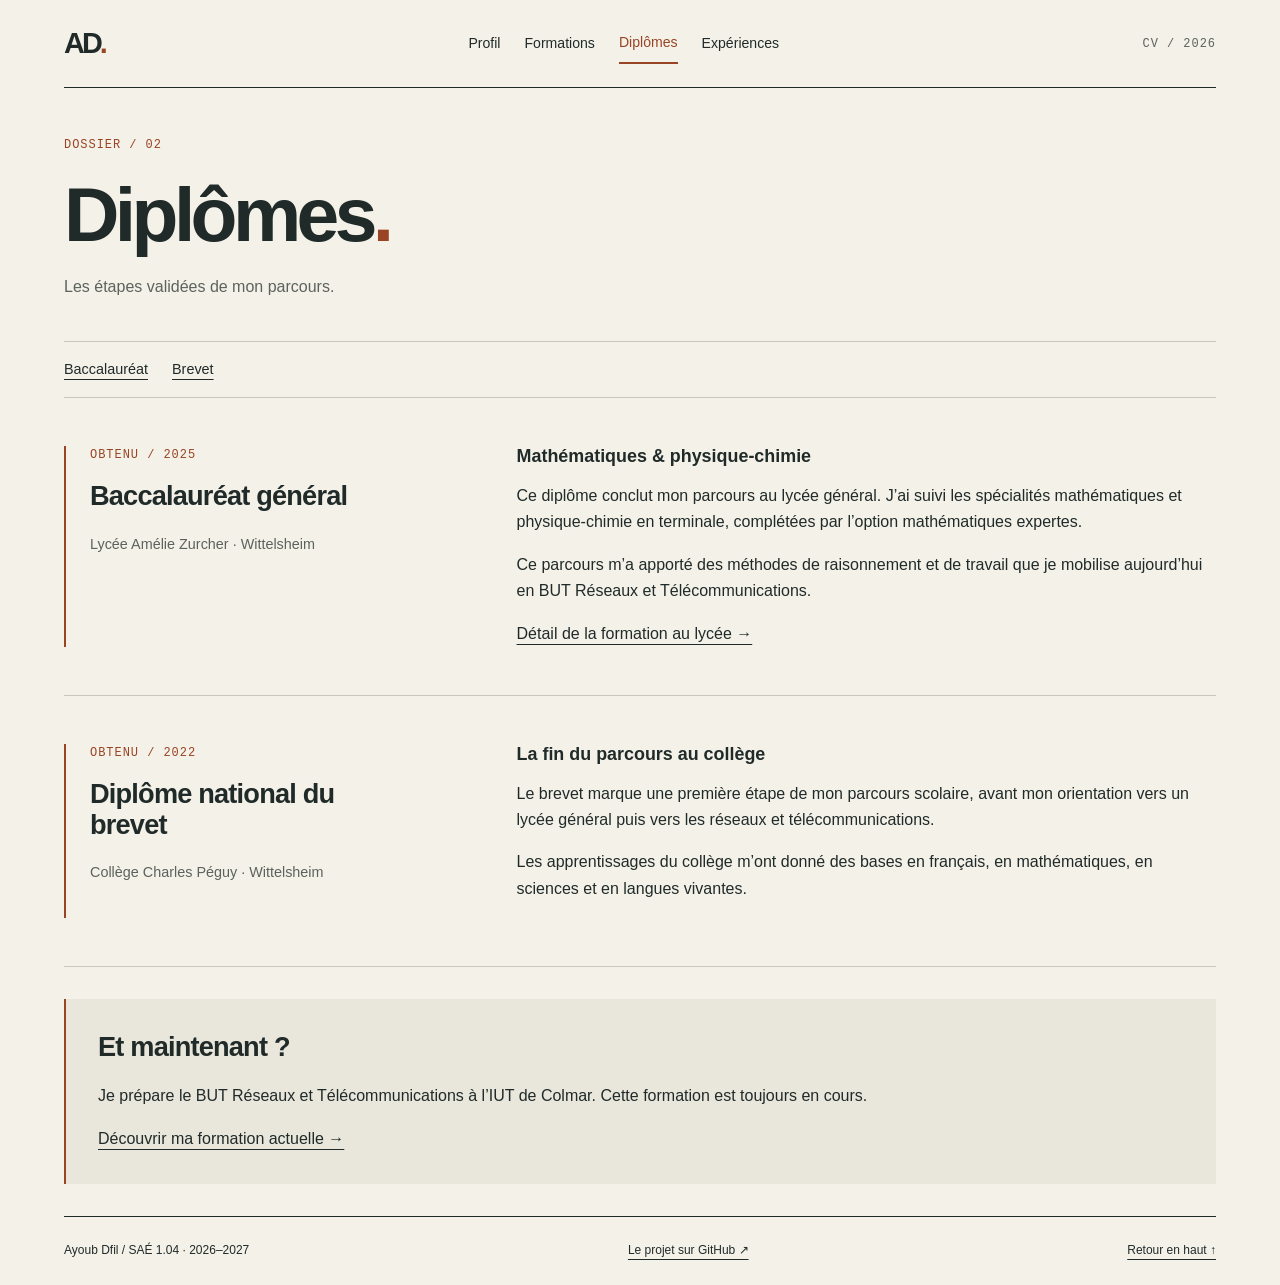
==== diplomes.html @ 18e907b8 "feat: refondre les quatre pages du CV en HTML et CSS" ====
<!doctype html>
<html lang="fr">
<head>
  <meta charset="utf-8">
  <meta name="viewport" content="width=device-width, initial-scale=1">
  <meta name="author" content="Ayoub Dfil">
  <meta name="keywords" content="Ayoub Dfil, CV, réseaux, télécommunications, cybersécurité, IUT Colmar">
  <meta name="description" content="Diplômes d’Ayoub Dfil, étudiant en BUT Réseaux et Télécommunications à Colmar.">
  <title>Diplômes — Ayoub Dfil</title>
  <link rel="stylesheet" href="style.css">
</head>
<body id="haut">
  <a class="skip" href="#contenu">Aller au contenu</a>
  <div class="shell">
    <nav class="navigation" aria-label="Navigation principale">
      <a class="signature" href="index.html" aria-label="Ayoub Dfil, accueil">AD<span>.</span></a>
      <div class="nav-links"><a href="index.html">Profil</a>
<a href="formations.html">Formations</a>
<a href="diplomes.html" aria-current="page">Diplômes</a>
<a href="experiences.html">Expériences</a></div><span class="edition">CV / 2026</span>
    </nav>
<header class="page-heading"><p class="eyebrow">Dossier / 02</p><h1>Diplômes<span>.</span></h1><p>Les étapes validées de mon parcours.</p></header>
    <main id="contenu">
<nav class="anchors" aria-label="Sommaire de la page"><a href="#bac">Baccalauréat</a><a href="#brevet">Brevet</a></nav>
<section class="record" id="bac"><div class="record-label"><p class="date">Obtenu / 2025</p><h2>Baccalauréat général</h2><p>Lycée Amélie Zurcher · Wittelsheim</p></div><div><h3>Mathématiques &amp; physique-chimie</h3><p>Ce diplôme conclut mon parcours au lycée général. J’ai suivi les spécialités mathématiques et physique-chimie en terminale, complétées par l’option mathématiques expertes.</p><p>Ce parcours m’a apporté des méthodes de raisonnement et de travail que je mobilise aujourd’hui en BUT Réseaux et Télécommunications.</p><a href="formations.html#lycee">Détail de la formation au lycée →</a></div></section>
<section class="record" id="brevet"><div class="record-label"><p class="date">Obtenu / 2022</p><h2>Diplôme national du brevet</h2><p>Collège Charles Péguy · Wittelsheim</p></div><div><h3>La fin du parcours au collège</h3><p>Le brevet marque une première étape de mon parcours scolaire, avant mon orientation vers un lycée général puis vers les réseaux et télécommunications.</p><p>Les apprentissages du collège m’ont donné des bases en français, en mathématiques, en sciences et en langues vivantes.</p></div></section>
<aside class="note"><h2>Et maintenant ?</h2><p>Je prépare le BUT Réseaux et Télécommunications à l’IUT de Colmar. Cette formation est toujours en cours.</p><a href="formations.html#but">Découvrir ma formation actuelle →</a></aside>
    </main>
    <footer><p>Ayoub Dfil / SAÉ 1.04 · 2026–2027</p><a href="https://github.com/AyoubDev7/CV_AYOUB/blob/main/PROJET.md">Le projet sur GitHub ↗</a><a href="#haut">Retour en haut ↑</a></footer>
  </div>
</body>
</html>
---- style.css ----
/* 1. Base commune : palette et typographie. */
:root {
  --paper: #f4f1e9;
  --ink: #202b29;
  --muted: #5c625c;
  --accent: #994424;
  --line: #c8c9bd;
}
* { box-sizing: border-box; }
html { scroll-behavior: smooth; }
body { margin: 0; background: var(--paper); color: var(--ink); font: 16px/1.65 Arial, sans-serif; }
.shell { width: min(1180px, 90%); margin: auto; }
a { color: inherit; text-underline-offset: 5px; }
a:hover { color: var(--accent); }
a:focus-visible { outline: 3px solid var(--accent); outline-offset: 5px; }
p { margin: 0 0 1rem; }
h1, h2, h3 { line-height: 1.15; }
h1 { margin: .5rem 0 1rem; font-size: clamp(3rem, 6vw, 5.6rem); letter-spacing: -.06em; }
h1 span { color: var(--accent); }
h2 { margin: 0 0 1.3rem; font-size: 1.7rem; letter-spacing: -.03em; }
h3 { margin: 0 0 1rem; font-size: 1.12rem; }
ul { padding-left: 1.2rem; }
li { margin-bottom: .55rem; }
section[id], main, body { scroll-margin-top: 1.5rem; }
.eyebrow, .date, .section-bar, .edition, .number { font: .75rem/1.5 Consolas, monospace; letter-spacing: .08em; text-transform: uppercase; }
.eyebrow, .date { color: var(--accent); }
.skip { position: absolute; left: 1rem; top: -5rem; padding: .6rem; background: white; z-index: 2; }
.skip:focus { top: 1rem; }

/* 2. Navigation et présentation. */
.navigation, .nav-links, footer { display: flex; align-items: center; justify-content: space-between; gap: 1.5rem; }
.navigation { min-height: 88px; border-bottom: 1px solid var(--ink); }
.signature { font-size: 1.8rem; font-weight: bold; text-decoration: none; letter-spacing: -.1em; }
.signature span { color: var(--accent); }
.nav-links a { padding: .5rem 0; font-size: .88rem; text-decoration: none; }
.nav-links a[aria-current] { border-bottom: 2px solid var(--accent); color: var(--accent); }
.edition { color: var(--muted); }
.hero { display: grid; grid-template-columns: 175px minmax(0, 1fr) 225px; align-items: center; gap: 2rem; padding: 3rem 0; }
.portrait { margin: 0; text-align: center; }
.portrait img { display: block; width: 100%; height: auto; border-radius: 50%; border: 1px solid var(--accent); padding: 6px; }
figcaption { margin-top: 1rem; font: .7rem Consolas, monospace; color: var(--muted); }
.identity > p:last-child { max-width: 54ch; font-size: .94rem; margin-bottom: 0; }
.objective { font-size: 1.2rem; line-height: 1.4; }
.contact { display: flex; flex-direction: column; gap: .7rem; border-left: 1px solid var(--line); padding-left: 1.5rem; font-style: normal; font-size: .84rem; overflow-wrap: anywhere; }
.contact a { text-decoration: none; }
.contact .text-link { padding-top: .7rem; border-top: 1px solid var(--line); text-decoration: underline; }

/* 3. Accueil : colonnes ouvertes, trois compétences en Flexbox. */
.section-bar { display: flex; justify-content: space-between; gap: 1rem; border-top: 1px solid var(--ink); padding: .8rem 0; margin-bottom: 1.7rem; }
.section-bar span:last-child { color: var(--muted); }
.overview { display: grid; grid-template-columns: repeat(3, 1fr); gap: 2.5rem; margin-bottom: 3rem; }
.entry { display: flex; flex-direction: column; text-decoration: none; padding: 1rem 0; border-top: 1px solid var(--line); }
.entry strong { margin: .25rem 0; font-size: 1.06rem; }
.entry > span:last-child, .compact { font-size: .85rem; }
.compact { display: block; padding: .5rem 0; border-top: 1px solid var(--line); text-decoration: none; }
.skills { display: flex; gap: 2rem; margin: 2rem 0 3rem; }
.skills article { flex: 1; min-width: 0; border-left: 2px solid var(--accent); padding-left: 1.3rem; }
.number { display: block; margin-bottom: 1rem; color: var(--accent); }
.skills ul { margin-bottom: 0; font-size: .92rem; }
.bottom-grid { display: grid; grid-template-columns: 1fr 1fr; gap: 3rem; padding: 2.5rem 0; border-top: 1px solid var(--ink); }
.interests { list-style: none; padding: 0; }
.interests li { padding: .75rem 0; border-bottom: 1px solid var(--line); }
.interests strong { display: block; font-size: .85rem; }
.english { padding: 2rem; background: var(--ink); color: var(--paper); }
.english .eyebrow { color: #efb99c; }
.english a:hover { color: #efb99c; }
.english h2 { font-size: 2.2rem; }

/* 4. Pages de détail : dates à gauche, descriptions à droite. */
.page-heading { padding: 3rem 0 1.5rem; }
.page-heading > p:last-child { color: var(--muted); }
.anchors { display: flex; flex-wrap: wrap; gap: 1.5rem; padding: 1rem 0; border-block: 1px solid var(--line); }
.anchors a { font-size: .9rem; }
.record { display: grid; grid-template-columns: 1fr 1.8fr; gap: 4rem; padding: 3rem 0; border-bottom: 1px solid var(--line); }
.record-label { border-left: 2px solid var(--accent); padding-left: 1.5rem; }
.record-label h2 { max-width: 20ch; }
.record-label > p:last-child { color: var(--muted); font-size: .9rem; }
.project-preview { margin: 0 0 1.5rem; }
.project-preview img { display: block; width: 100%; height: auto; border: 1px solid var(--line); }
.note { padding: 2rem; margin-top: 2rem; border-left: 2px solid var(--accent); background: #e9e6dc; }
footer { padding: 1.5rem 0; margin-top: 2rem; border-top: 1px solid var(--ink); font-size: .75rem; flex-wrap: wrap; }
footer p { margin: 0; }

/* 5. Fenêtre réduite, mobile, mouvement et impression. */
@media (max-width: 1000px) {
  .hero { grid-template-columns: 145px 1fr; gap: 1.5rem; }
  .contact { grid-column: 1 / -1; flex-direction: row; flex-wrap: wrap; border-left: 0; border-top: 1px solid var(--line); padding: 1rem 0 0; }
  .contact .eyebrow { width: 100%; }
  .contact .text-link { padding: 0; border: 0; }
  .overview { gap: 1.5rem; }
  .record { gap: 2rem; }
}
@media (max-width: 700px) {
  .navigation { gap: 1rem; flex-wrap: wrap; padding: 1rem 0; }
  .nav-links { gap: 1rem; flex-wrap: wrap; }
  .edition { display: none; }
  .hero { grid-template-columns: 100px 1fr; padding: 2rem 0; align-items: start; }
  .hero h1 { font-size: 3rem; }
  .hero .eyebrow { font-size: .65rem; }
  .identity > p:last-child { font-size: .9rem; }
  .objective { font-size: 1rem; }
  .section-bar span:last-child { display: none; }
  .overview, .bottom-grid, .record { grid-template-columns: 1fr; }
  .skills { flex-direction: column; }
  .overview { gap: 2rem; }
  .record { gap: 1rem; padding: 2rem 0; }
  .bottom-grid { gap: 2rem; }
  .page-heading { padding-top: 2rem; }
  .english { padding: 1.5rem; }
}
@media (prefers-reduced-motion: reduce) { html { scroll-behavior: auto; } }
@media print {
  body { background: white; color: black; font-size: 10pt; }
  .shell { width: 100%; }
  .navigation, .anchors, .skip, footer { display: none; }
  .hero { padding: 1rem 0; }
  .english { background: white; color: black; border: 1px solid; }
  .english .eyebrow { color: black; }
  .record, .skills article { break-inside: avoid; }
  a { text-decoration: none; }
}
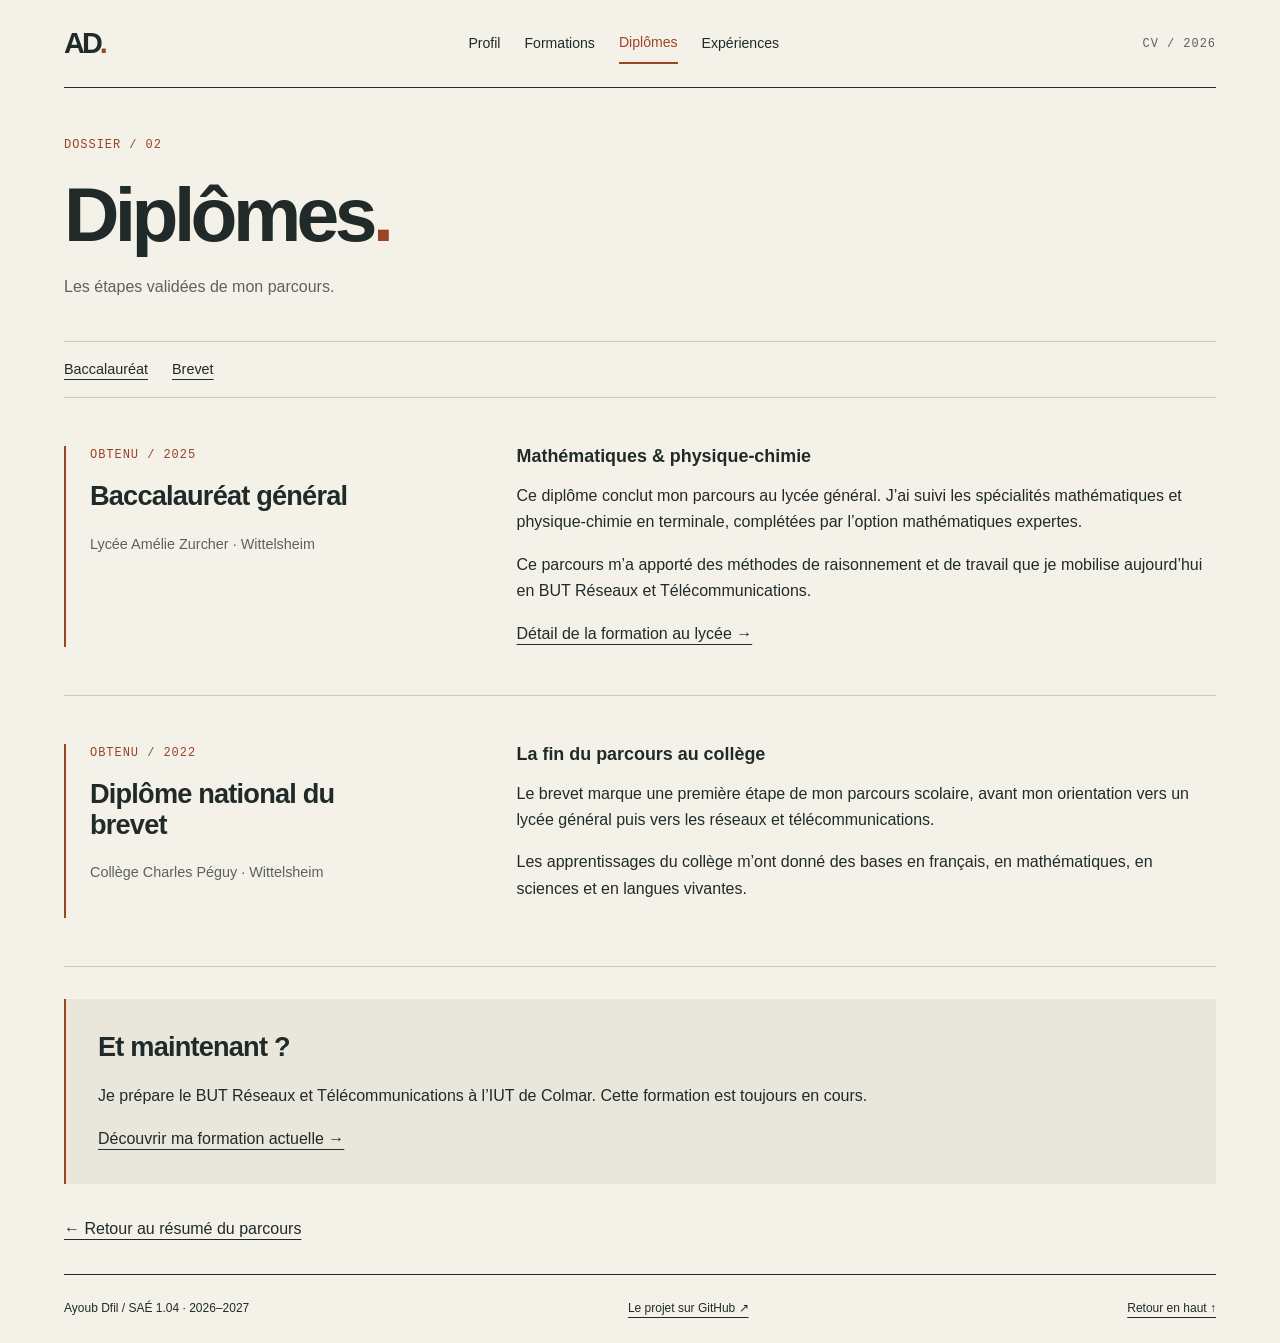
==== commit 6c43d15f: "Améliorer la lisibilité du code et la navigation du CV Aération et indentation des quatre pages HTML" ====
--- a/diplomes.html
+++ b/diplomes.html
@@ -1,32 +1,74 @@
 <!doctype html>
 <html lang="fr">
-<head>
-  <meta charset="utf-8">
-  <meta name="viewport" content="width=device-width, initial-scale=1">
-  <meta name="author" content="Ayoub Dfil">
-  <meta name="keywords" content="Ayoub Dfil, CV, réseaux, télécommunications, cybersécurité, IUT Colmar">
-  <meta name="description" content="Diplômes d’Ayoub Dfil, étudiant en BUT Réseaux et Télécommunications à Colmar.">
-  <title>Diplômes — Ayoub Dfil</title>
-  <link rel="stylesheet" href="style.css">
-</head>
-<body id="haut">
-  <a class="skip" href="#contenu">Aller au contenu</a>
-  <div class="shell">
-    <nav class="navigation" aria-label="Navigation principale">
-      <a class="signature" href="index.html" aria-label="Ayoub Dfil, accueil">AD<span>.</span></a>
-      <div class="nav-links"><a href="index.html">Profil</a>
-<a href="formations.html">Formations</a>
-<a href="diplomes.html" aria-current="page">Diplômes</a>
-<a href="experiences.html">Expériences</a></div><span class="edition">CV / 2026</span>
-    </nav>
-<header class="page-heading"><p class="eyebrow">Dossier / 02</p><h1>Diplômes<span>.</span></h1><p>Les étapes validées de mon parcours.</p></header>
-    <main id="contenu">
-<nav class="anchors" aria-label="Sommaire de la page"><a href="#bac">Baccalauréat</a><a href="#brevet">Brevet</a></nav>
-<section class="record" id="bac"><div class="record-label"><p class="date">Obtenu / 2025</p><h2>Baccalauréat général</h2><p>Lycée Amélie Zurcher · Wittelsheim</p></div><div><h3>Mathématiques &amp; physique-chimie</h3><p>Ce diplôme conclut mon parcours au lycée général. J’ai suivi les spécialités mathématiques et physique-chimie en terminale, complétées par l’option mathématiques expertes.</p><p>Ce parcours m’a apporté des méthodes de raisonnement et de travail que je mobilise aujourd’hui en BUT Réseaux et Télécommunications.</p><a href="formations.html#lycee">Détail de la formation au lycée →</a></div></section>
-<section class="record" id="brevet"><div class="record-label"><p class="date">Obtenu / 2022</p><h2>Diplôme national du brevet</h2><p>Collège Charles Péguy · Wittelsheim</p></div><div><h3>La fin du parcours au collège</h3><p>Le brevet marque une première étape de mon parcours scolaire, avant mon orientation vers un lycée général puis vers les réseaux et télécommunications.</p><p>Les apprentissages du collège m’ont donné des bases en français, en mathématiques, en sciences et en langues vivantes.</p></div></section>
-<aside class="note"><h2>Et maintenant ?</h2><p>Je prépare le BUT Réseaux et Télécommunications à l’IUT de Colmar. Cette formation est toujours en cours.</p><a href="formations.html#but">Découvrir ma formation actuelle →</a></aside>
-    </main>
-    <footer><p>Ayoub Dfil / SAÉ 1.04 · 2026–2027</p><a href="https://github.com/AyoubDev7/CV_AYOUB/blob/main/PROJET.md">Le projet sur GitHub ↗</a><a href="#haut">Retour en haut ↑</a></footer>
-  </div>
-</body>
+  <head>
+    <meta charset="utf-8">
+    <meta name="viewport" content="width=device-width, initial-scale=1">
+    <meta name="author" content="Ayoub Dfil">
+    <meta name="keywords" content="Ayoub Dfil, CV, réseaux, télécommunications, cybersécurité, IUT Colmar">
+    <meta name="description" content="Diplômes d’Ayoub Dfil, étudiant en BUT Réseaux et Télécommunications à Colmar.">
+    <title>Diplômes — Ayoub Dfil</title>
+    <link rel="stylesheet" href="style.css">
+  </head>
+  <body id="haut">
+    <a class="lien-contenu" href="#contenu">Aller au contenu</a>
+    <div class="page">
+      <nav class="menu" aria-label="Navigation principale">
+        <a class="initiales" href="index.html" aria-label="Ayoub Dfil, accueil">AD<span>.</span></a>
+        <div class="liens-menu">
+          <a href="index.html">Profil</a>
+          <a href="formations.html">Formations</a>
+          <a href="diplomes.html" aria-current="page">Diplômes</a>
+          <a href="experiences.html">Expériences</a>
+        </div>
+        <span class="annee">CV / 2026</span>
+      </nav>
+      <header class="entete-page">
+        <p class="etiquette">Dossier / 02</p>
+        <h1>Diplômes<span>.</span></h1>
+        <p>Les étapes validées de mon parcours.</p>
+      </header>
+      <main id="contenu">
+        <nav class="sommaire" aria-label="Sommaire de la page">
+          <a href="#bac">Baccalauréat</a>
+          <a href="#brevet">Brevet</a>
+        </nav>
+        <section class="detail" id="bac">
+          <div class="titre-detail">
+            <p class="date">Obtenu / 2025</p>
+            <h2>Baccalauréat général</h2>
+            <p>Lycée Amélie Zurcher · Wittelsheim</p>
+          </div>
+          <div>
+            <h3>Mathématiques &amp; physique-chimie</h3>
+            <p>Ce diplôme conclut mon parcours au lycée général. J’ai suivi les spécialités mathématiques et physique-chimie en terminale, complétées par l’option mathématiques expertes.</p>
+            <p>Ce parcours m’a apporté des méthodes de raisonnement et de travail que je mobilise aujourd’hui en BUT Réseaux et Télécommunications.</p>
+            <a href="formations.html#lycee">Détail de la formation au lycée →</a>
+          </div>
+        </section>
+        <section class="detail" id="brevet">
+          <div class="titre-detail">
+            <p class="date">Obtenu / 2022</p>
+            <h2>Diplôme national du brevet</h2>
+            <p>Collège Charles Péguy · Wittelsheim</p>
+          </div>
+          <div>
+            <h3>La fin du parcours au collège</h3>
+            <p>Le brevet marque une première étape de mon parcours scolaire, avant mon orientation vers un lycée général puis vers les réseaux et télécommunications.</p>
+            <p>Les apprentissages du collège m’ont donné des bases en français, en mathématiques, en sciences et en langues vivantes.</p>
+          </div>
+        </section>
+        <aside class="formation-actuelle">
+          <h2>Et maintenant ?</h2>
+          <p>Je prépare le BUT Réseaux et Télécommunications à l’IUT de Colmar. Cette formation est toujours en cours.</p>
+          <a href="formations.html#but">Découvrir ma formation actuelle →</a>
+        </aside>
+        <p class="retour"><a href="index.html#titre-diplomes">← Retour au résumé du parcours</a></p>
+      </main>
+      <footer>
+        <p>Ayoub Dfil / SAÉ 1.04 · 2026–2027</p>
+        <a href="https://github.com/AyoubDev7/CV_AYOUB#readme">Le projet sur GitHub ↗</a>
+        <a href="#haut">Retour en haut ↑</a>
+      </footer>
+    </div>
+  </body>
 </html>
--- a/style.css
+++ b/style.css
@@ -1,121 +1,122 @@
 /* 1. Base commune : palette et typographie. */
 :root {
-  --paper: #f4f1e9;
-  --ink: #202b29;
-  --muted: #5c625c;
-  --accent: #994424;
-  --line: #c8c9bd;
+  --fond: #f4f1e9;
+  --texte: #202b29;
+  --texte-secondaire: #5c625c;
+  --cuivre: #994424;
+  --bordure: #c8c9bd;
 }
 * { box-sizing: border-box; }
 html { scroll-behavior: smooth; }
-body { margin: 0; background: var(--paper); color: var(--ink); font: 16px/1.65 Arial, sans-serif; }
-.shell { width: min(1180px, 90%); margin: auto; }
+body { margin: 0; background: var(--fond); color: var(--texte); font: 16px/1.65 Arial, sans-serif; }
+.page { width: min(1180px, 90%); margin: auto; }
 a { color: inherit; text-underline-offset: 5px; }
-a:hover { color: var(--accent); }
-a:focus-visible { outline: 3px solid var(--accent); outline-offset: 5px; }
+a:hover { color: var(--cuivre); }
+a:focus-visible { outline: 3px solid var(--cuivre); outline-offset: 5px; }
 p { margin: 0 0 1rem; }
 h1, h2, h3 { line-height: 1.15; }
 h1 { margin: .5rem 0 1rem; font-size: clamp(3rem, 6vw, 5.6rem); letter-spacing: -.06em; }
-h1 span { color: var(--accent); }
+h1 span { color: var(--cuivre); }
 h2 { margin: 0 0 1.3rem; font-size: 1.7rem; letter-spacing: -.03em; }
 h3 { margin: 0 0 1rem; font-size: 1.12rem; }
 ul { padding-left: 1.2rem; }
 li { margin-bottom: .55rem; }
 section[id], main, body { scroll-margin-top: 1.5rem; }
-.eyebrow, .date, .section-bar, .edition, .number { font: .75rem/1.5 Consolas, monospace; letter-spacing: .08em; text-transform: uppercase; }
-.eyebrow, .date { color: var(--accent); }
-.skip { position: absolute; left: 1rem; top: -5rem; padding: .6rem; background: white; z-index: 2; }
-.skip:focus { top: 1rem; }
+/* Repérer la rubrique atteinte après un clic sur une ancre. */
+.detail:target h2, h2:target { text-decoration: underline; text-decoration-color: var(--cuivre); text-underline-offset: .3em; }
+.retour { margin-top: 2rem; }
+.etiquette, .date, .titre-rubrique, .annee, .numero { font: .75rem/1.5 Consolas, monospace; letter-spacing: .08em; text-transform: uppercase; }
+.etiquette, .date { color: var(--cuivre); }
+.lien-contenu { position: absolute; left: 1rem; top: -5rem; padding: .6rem; background: white; z-index: 2; }
+.lien-contenu:focus { top: 1rem; }
 
 /* 2. Navigation et présentation. */
-.navigation, .nav-links, footer { display: flex; align-items: center; justify-content: space-between; gap: 1.5rem; }
-.navigation { min-height: 88px; border-bottom: 1px solid var(--ink); }
-.signature { font-size: 1.8rem; font-weight: bold; text-decoration: none; letter-spacing: -.1em; }
-.signature span { color: var(--accent); }
-.nav-links a { padding: .5rem 0; font-size: .88rem; text-decoration: none; }
-.nav-links a[aria-current] { border-bottom: 2px solid var(--accent); color: var(--accent); }
-.edition { color: var(--muted); }
-.hero { display: grid; grid-template-columns: 175px minmax(0, 1fr) 225px; align-items: center; gap: 2rem; padding: 3rem 0; }
-.portrait { margin: 0; text-align: center; }
-.portrait img { display: block; width: 100%; height: auto; border-radius: 50%; border: 1px solid var(--accent); padding: 6px; }
-figcaption { margin-top: 1rem; font: .7rem Consolas, monospace; color: var(--muted); }
-.identity > p:last-child { max-width: 54ch; font-size: .94rem; margin-bottom: 0; }
-.objective { font-size: 1.2rem; line-height: 1.4; }
-.contact { display: flex; flex-direction: column; gap: .7rem; border-left: 1px solid var(--line); padding-left: 1.5rem; font-style: normal; font-size: .84rem; overflow-wrap: anywhere; }
-.contact a { text-decoration: none; }
-.contact .text-link { padding-top: .7rem; border-top: 1px solid var(--line); text-decoration: underline; }
+.menu, .liens-menu, footer { display: flex; align-items: center; justify-content: space-between; gap: 1.5rem; }
+.menu { min-height: 88px; border-bottom: 1px solid var(--texte); }
+.initiales { font-size: 1.8rem; font-weight: bold; text-decoration: none; letter-spacing: -.1em; }
+.initiales span { color: var(--cuivre); }
+.liens-menu a { padding: .5rem 0; font-size: .88rem; text-decoration: none; }
+.liens-menu a[aria-current] { border-bottom: 2px solid var(--cuivre); color: var(--cuivre); }
+.annee { color: var(--texte-secondaire); }
+.presentation { display: grid; grid-template-columns: 175px minmax(0, 1fr) 225px; align-items: center; gap: 2rem; padding: 3rem 0; }
+.photo { margin: 0; text-align: center; }
+.photo img { display: block; width: 100%; height: auto; border-radius: 50%; border: 1px solid var(--cuivre); padding: 6px; }
+figcaption { margin-top: 1rem; font: .7rem Consolas, monospace; color: var(--texte-secondaire); }
+.identite > p:last-child { max-width: 54ch; font-size: .94rem; margin-bottom: 0; }
+.objectif { font-size: 1.2rem; line-height: 1.4; }
+.coordonnees { display: flex; flex-direction: column; gap: .7rem; border-left: 1px solid var(--bordure); padding-left: 1.5rem; font-style: normal; font-size: .84rem; overflow-wrap: anywhere; }
+.coordonnees a { text-decoration: none; }
+.coordonnees .lien-projet { padding-top: .7rem; border-top: 1px solid var(--bordure); text-decoration: underline; }
 
 /* 3. Accueil : colonnes ouvertes, trois compétences en Flexbox. */
-.section-bar { display: flex; justify-content: space-between; gap: 1rem; border-top: 1px solid var(--ink); padding: .8rem 0; margin-bottom: 1.7rem; }
-.section-bar span:last-child { color: var(--muted); }
-.overview { display: grid; grid-template-columns: repeat(3, 1fr); gap: 2.5rem; margin-bottom: 3rem; }
-.entry { display: flex; flex-direction: column; text-decoration: none; padding: 1rem 0; border-top: 1px solid var(--line); }
-.entry strong { margin: .25rem 0; font-size: 1.06rem; }
-.entry > span:last-child, .compact { font-size: .85rem; }
-.compact { display: block; padding: .5rem 0; border-top: 1px solid var(--line); text-decoration: none; }
-.skills { display: flex; gap: 2rem; margin: 2rem 0 3rem; }
-.skills article { flex: 1; min-width: 0; border-left: 2px solid var(--accent); padding-left: 1.3rem; }
-.number { display: block; margin-bottom: 1rem; color: var(--accent); }
-.skills ul { margin-bottom: 0; font-size: .92rem; }
-.bottom-grid { display: grid; grid-template-columns: 1fr 1fr; gap: 3rem; padding: 2.5rem 0; border-top: 1px solid var(--ink); }
-.interests { list-style: none; padding: 0; }
-.interests li { padding: .75rem 0; border-bottom: 1px solid var(--line); }
-.interests strong { display: block; font-size: .85rem; }
-.english { padding: 2rem; background: var(--ink); color: var(--paper); }
-.english .eyebrow { color: #efb99c; }
-.english a:hover { color: #efb99c; }
-.english h2 { font-size: 2.2rem; }
+.titre-rubrique { display: flex; justify-content: space-between; gap: 1rem; border-top: 1px solid var(--texte); padding: .8rem 0; margin-bottom: 1.7rem; }
+.titre-rubrique span:last-child { color: var(--texte-secondaire); }
+.parcours { display: grid; grid-template-columns: repeat(3, 1fr); gap: 2.5rem; margin-bottom: 3rem; }
+.lien-parcours { display: flex; flex-direction: column; text-decoration: none; padding: 1rem 0; border-top: 1px solid var(--bordure); }
+.lien-parcours strong { margin: .25rem 0; font-size: 1.06rem; }
+.lien-parcours > span:last-child, .lien-court { font-size: .85rem; }
+.lien-court { display: block; padding: .5rem 0; border-top: 1px solid var(--bordure); text-decoration: none; }
+.liste-competences { display: flex; gap: 2rem; margin: 2rem 0 3rem; }
+.liste-competences article { flex: 1; min-width: 0; border-left: 2px solid var(--cuivre); padding-left: 1.3rem; }
+.numero { display: block; margin-bottom: 1rem; color: var(--cuivre); }
+.liste-competences ul { margin-bottom: 0; font-size: .92rem; }
+.informations { display: grid; grid-template-columns: 1fr 1fr; gap: 3rem; padding: 2.5rem 0; border-top: 1px solid var(--texte); }
+.liste-loisirs { list-style: none; padding: 0; }
+.liste-loisirs li { padding: .75rem 0; border-bottom: 1px solid var(--bordure); }
+.liste-loisirs strong { display: block; font-size: .85rem; }
+.resume-anglais { padding: 2rem; background: var(--texte); color: var(--fond); }
+.resume-anglais .etiquette { color: #efb99c; }
+.resume-anglais a:hover { color: #efb99c; }
+.resume-anglais h2 { font-size: 2.2rem; }
 
 /* 4. Pages de détail : dates à gauche, descriptions à droite. */
-.page-heading { padding: 3rem 0 1.5rem; }
-.page-heading > p:last-child { color: var(--muted); }
-.anchors { display: flex; flex-wrap: wrap; gap: 1.5rem; padding: 1rem 0; border-block: 1px solid var(--line); }
-.anchors a { font-size: .9rem; }
-.record { display: grid; grid-template-columns: 1fr 1.8fr; gap: 4rem; padding: 3rem 0; border-bottom: 1px solid var(--line); }
-.record-label { border-left: 2px solid var(--accent); padding-left: 1.5rem; }
-.record-label h2 { max-width: 20ch; }
-.record-label > p:last-child { color: var(--muted); font-size: .9rem; }
-.project-preview { margin: 0 0 1.5rem; }
-.project-preview img { display: block; width: 100%; height: auto; border: 1px solid var(--line); }
-.note { padding: 2rem; margin-top: 2rem; border-left: 2px solid var(--accent); background: #e9e6dc; }
-footer { padding: 1.5rem 0; margin-top: 2rem; border-top: 1px solid var(--ink); font-size: .75rem; flex-wrap: wrap; }
+.entete-page { padding: 3rem 0 1.5rem; }
+.entete-page > p:last-child { color: var(--texte-secondaire); }
+.sommaire { display: flex; flex-wrap: wrap; gap: 1.5rem; padding: 1rem 0; border-block: 1px solid var(--bordure); }
+.sommaire a { font-size: .9rem; }
+.detail { display: grid; grid-template-columns: 1fr 1.8fr; gap: 4rem; padding: 3rem 0; border-bottom: 1px solid var(--bordure); }
+.titre-detail { border-left: 2px solid var(--cuivre); padding-left: 1.5rem; }
+.titre-detail h2 { max-width: 20ch; }
+.titre-detail > p:last-child { color: var(--texte-secondaire); font-size: .9rem; }
+.formation-actuelle { padding: 2rem; margin-top: 2rem; border-left: 2px solid var(--cuivre); background: #e9e6dc; }
+footer { padding: 1.5rem 0; margin-top: 2rem; border-top: 1px solid var(--texte); font-size: .75rem; flex-wrap: wrap; }
 footer p { margin: 0; }
 
 /* 5. Fenêtre réduite, mobile, mouvement et impression. */
 @media (max-width: 1000px) {
-  .hero { grid-template-columns: 145px 1fr; gap: 1.5rem; }
-  .contact { grid-column: 1 / -1; flex-direction: row; flex-wrap: wrap; border-left: 0; border-top: 1px solid var(--line); padding: 1rem 0 0; }
-  .contact .eyebrow { width: 100%; }
-  .contact .text-link { padding: 0; border: 0; }
-  .overview { gap: 1.5rem; }
-  .record { gap: 2rem; }
+  .presentation { grid-template-columns: 145px 1fr; gap: 1.5rem; }
+  .coordonnees { grid-column: 1 / -1; flex-direction: row; flex-wrap: wrap; border-left: 0; border-top: 1px solid var(--bordure); padding: 1rem 0 0; }
+  .coordonnees .etiquette { width: 100%; }
+  .coordonnees .lien-projet { padding: 0; border: 0; }
+  .parcours { gap: 1.5rem; }
+  .detail { gap: 2rem; }
 }
 @media (max-width: 700px) {
-  .navigation { gap: 1rem; flex-wrap: wrap; padding: 1rem 0; }
-  .nav-links { gap: 1rem; flex-wrap: wrap; }
-  .edition { display: none; }
-  .hero { grid-template-columns: 100px 1fr; padding: 2rem 0; align-items: start; }
-  .hero h1 { font-size: 3rem; }
-  .hero .eyebrow { font-size: .65rem; }
-  .identity > p:last-child { font-size: .9rem; }
-  .objective { font-size: 1rem; }
-  .section-bar span:last-child { display: none; }
-  .overview, .bottom-grid, .record { grid-template-columns: 1fr; }
-  .skills { flex-direction: column; }
-  .overview { gap: 2rem; }
-  .record { gap: 1rem; padding: 2rem 0; }
-  .bottom-grid { gap: 2rem; }
-  .page-heading { padding-top: 2rem; }
-  .english { padding: 1.5rem; }
+  .menu { gap: 1rem; flex-wrap: wrap; padding: 1rem 0; }
+  .liens-menu { gap: 1rem; flex-wrap: wrap; }
+  .annee { display: none; }
+  .presentation { grid-template-columns: 100px 1fr; padding: 2rem 0; align-items: start; }
+  .presentation h1 { font-size: 3rem; }
+  .presentation .etiquette { font-size: .65rem; }
+  .identite > p:last-child { font-size: .9rem; }
+  .objectif { font-size: 1rem; }
+  .titre-rubrique span:last-child { display: none; }
+  .parcours, .informations, .detail { grid-template-columns: 1fr; }
+  .liste-competences { flex-direction: column; }
+  .parcours { gap: 2rem; }
+  .detail { gap: 1rem; padding: 2rem 0; }
+  .informations { gap: 2rem; }
+  .entete-page { padding-top: 2rem; }
+  .resume-anglais { padding: 1.5rem; }
 }
 @media (prefers-reduced-motion: reduce) { html { scroll-behavior: auto; } }
 @media print {
   body { background: white; color: black; font-size: 10pt; }
-  .shell { width: 100%; }
-  .navigation, .anchors, .skip, footer { display: none; }
-  .hero { padding: 1rem 0; }
-  .english { background: white; color: black; border: 1px solid; }
-  .english .eyebrow { color: black; }
-  .record, .skills article { break-inside: avoid; }
+  .page { width: 100%; }
+  .menu, .sommaire, .lien-contenu, footer { display: none; }
+  .presentation { padding: 1rem 0; }
+  .resume-anglais { background: white; color: black; border: 1px solid; }
+  .resume-anglais .etiquette { color: black; }
+  .detail, .liste-competences article { break-inside: avoid; }
   a { text-decoration: none; }
 }
